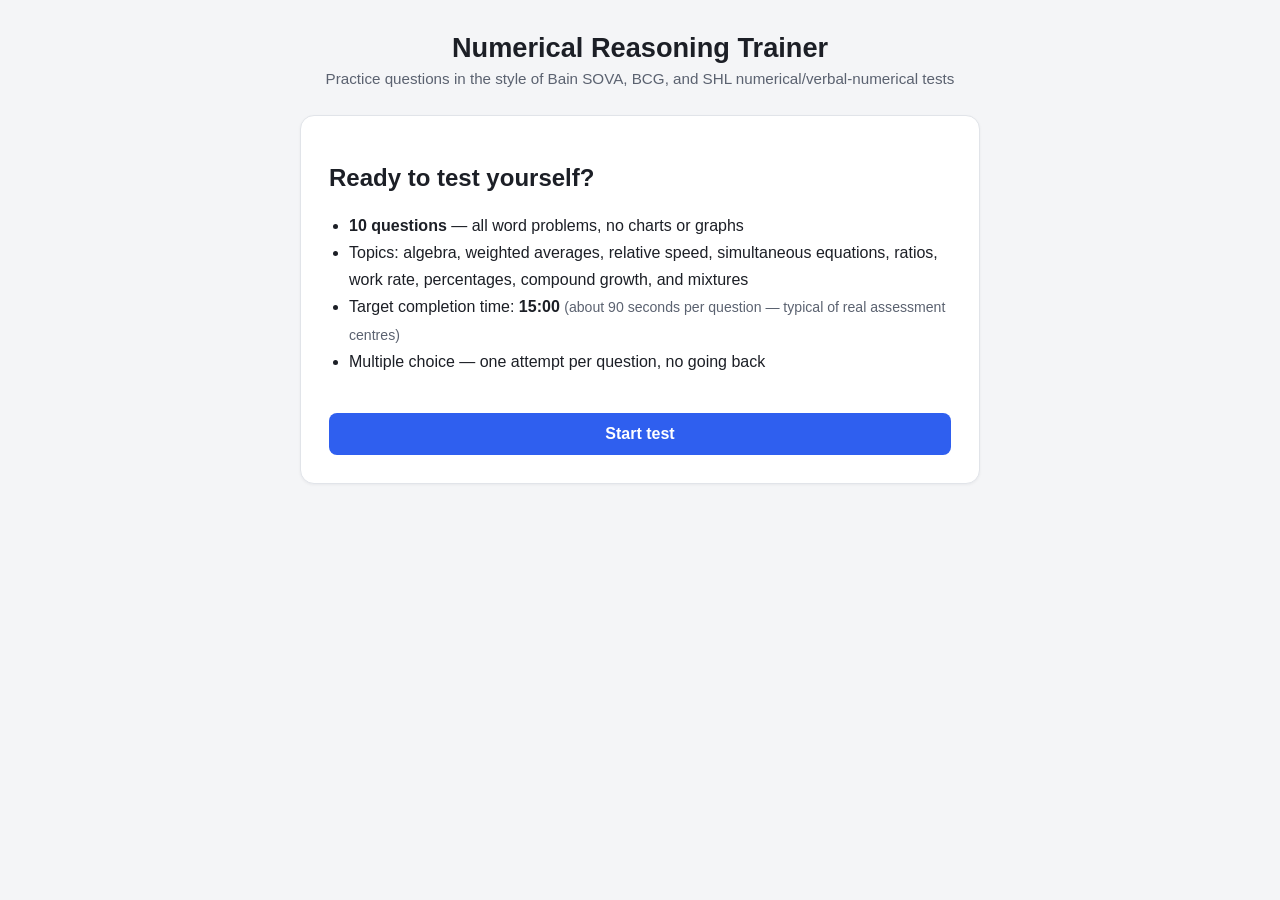
==== index.html @ a76b022c "Add numerical reasoning quiz app for job-application maths practice Builds a 10-question, randomised" ====
<!doctype html>
<html lang="en">
<head>
  <meta charset="UTF-8" />
  <meta name="viewport" content="width=device-width, initial-scale=1.0" />
  <title>Numerical Reasoning Trainer</title>
  <link rel="stylesheet" href="style.css" />
</head>
<body>
  <div class="app">
    <header class="app-header">
      <h1>Numerical Reasoning Trainer</h1>
      <p class="subtitle">Practice questions in the style of Bain SOVA, BCG, and SHL numerical/verbal-numerical tests</p>
    </header>

    <main>
      <!-- START SCREEN -->
      <section id="start-screen" class="screen active">
        <div class="card">
          <h2>Ready to test yourself?</h2>
          <ul class="info-list">
            <li><strong>10 questions</strong> &mdash; all word problems, no charts or graphs</li>
            <li>Topics: algebra, weighted averages, relative speed, simultaneous equations, ratios, work rate, percentages, compound growth, and mixtures</li>
            <li>Target completion time: <strong id="target-time-display">15:00</strong> <span class="hint">(about 90 seconds per question &mdash; typical of real assessment centres)</span></li>
            <li>Multiple choice &mdash; one attempt per question, no going back</li>
          </ul>
          <button id="start-btn" class="btn primary">Start test</button>
        </div>
      </section>

      <!-- QUIZ SCREEN -->
      <section id="quiz-screen" class="screen">
        <div class="quiz-topbar">
          <div class="progress-wrap">
            <span id="question-counter">Question 1 of 10</span>
            <div class="progress-bar"><div id="progress-fill" class="progress-fill"></div></div>
          </div>
          <div id="timer" class="timer">15:00</div>
        </div>

        <div class="card">
          <span id="question-category" class="category-tag"></span>
          <p id="question-prompt" class="prompt"></p>
          <div id="options" class="options"></div>
        </div>

        <div class="quiz-controls">
          <button id="next-btn" class="btn primary" disabled>Next question</button>
        </div>
      </section>

      <!-- RESULTS SCREEN -->
      <section id="results-screen" class="screen">
        <div class="card">
          <h2 id="results-headline">Results</h2>
          <div class="results-summary">
            <div class="stat">
              <span id="score-value" class="stat-value">0/10</span>
              <span class="stat-label">Correct</span>
            </div>
            <div class="stat">
              <span id="time-value" class="stat-value">0:00</span>
              <span class="stat-label">Time taken</span>
            </div>
            <div class="stat">
              <span id="target-value" class="stat-value">15:00</span>
              <span class="stat-label">Target time</span>
            </div>
          </div>
          <p id="pace-message" class="pace-message"></p>

          <h3>Review</h3>
          <div id="review-list" class="review-list"></div>

          <button id="restart-btn" class="btn primary">Try 10 new questions</button>
        </div>
      </section>
    </main>
  </div>

  <script src="script.js"></script>
</body>
</html>
---- style.css ----
:root {
  --bg: #f4f5f7;
  --surface: #ffffff;
  --text: #1c1f26;
  --text-muted: #5b6270;
  --border: #e1e4e9;
  --accent: #2f5fef;
  --accent-hover: #2448c4;
  --correct: #1e8e5a;
  --incorrect: #d1453b;
  --tag-bg: #eaf0ff;
  --tag-text: #2f5fef;
  --timer-warn: #d1453b;
}

* { box-sizing: border-box; }

body {
  margin: 0;
  font-family: -apple-system, BlinkMacSystemFont, "Segoe UI", Roboto, Helvetica, Arial, sans-serif;
  background: var(--bg);
  color: var(--text);
  min-height: 100vh;
}

.app {
  max-width: 720px;
  margin: 0 auto;
  padding: 32px 20px 64px;
}

.app-header {
  text-align: center;
  margin-bottom: 28px;
}

.app-header h1 {
  font-size: 1.7rem;
  margin: 0 0 6px;
}

.subtitle {
  color: var(--text-muted);
  margin: 0;
  font-size: 0.95rem;
}

.screen { display: none; }
.screen.active { display: block; }

.card {
  background: var(--surface);
  border: 1px solid var(--border);
  border-radius: 14px;
  padding: 28px;
  box-shadow: 0 1px 3px rgba(20, 20, 30, 0.05);
}

.info-list {
  padding-left: 20px;
  line-height: 1.7;
  color: var(--text);
}

.info-list .hint {
  color: var(--text-muted);
  font-size: 0.88rem;
}

.btn {
  display: inline-block;
  border: none;
  border-radius: 8px;
  padding: 12px 22px;
  font-size: 1rem;
  font-weight: 600;
  cursor: pointer;
  transition: background 0.15s ease, opacity 0.15s ease;
}

.btn.primary {
  background: var(--accent);
  color: #fff;
}

.btn.primary:hover:not(:disabled) {
  background: var(--accent-hover);
}

.btn:disabled {
  opacity: 0.45;
  cursor: not-allowed;
}

#start-btn, #restart-btn {
  margin-top: 22px;
  width: 100%;
}

.quiz-topbar {
  display: flex;
  align-items: center;
  gap: 16px;
  margin-bottom: 16px;
}

.progress-wrap {
  flex: 1;
}

#question-counter {
  font-size: 0.85rem;
  color: var(--text-muted);
  display: block;
  margin-bottom: 6px;
}

.progress-bar {
  height: 6px;
  background: var(--border);
  border-radius: 999px;
  overflow: hidden;
}

.progress-fill {
  height: 100%;
  width: 10%;
  background: var(--accent);
  transition: width 0.2s ease;
}

.timer {
  font-variant-numeric: tabular-nums;
  font-weight: 700;
  font-size: 1.1rem;
  padding: 8px 14px;
  border-radius: 8px;
  background: var(--tag-bg);
  color: var(--accent);
  min-width: 68px;
  text-align: center;
}

.timer.warn {
  background: #fdeceb;
  color: var(--timer-warn);
}

.category-tag {
  display: inline-block;
  background: var(--tag-bg);
  color: var(--tag-text);
  font-size: 0.75rem;
  font-weight: 700;
  text-transform: uppercase;
  letter-spacing: 0.03em;
  padding: 4px 10px;
  border-radius: 999px;
  margin-bottom: 14px;
}

.prompt {
  font-size: 1.08rem;
  line-height: 1.55;
  margin: 0 0 20px;
  white-space: pre-line;
}

.options {
  display: flex;
  flex-direction: column;
  gap: 10px;
}

.option {
  text-align: left;
  padding: 13px 16px;
  border: 1px solid var(--border);
  border-radius: 10px;
  background: var(--surface);
  cursor: pointer;
  font-size: 0.98rem;
  transition: border-color 0.15s ease, background 0.15s ease;
}

.option:hover:not(:disabled) {
  border-color: var(--accent);
}

.option.selected {
  border-color: var(--accent);
  background: var(--tag-bg);
}

.option.correct {
  border-color: var(--correct);
  background: #eafaf2;
  color: var(--correct);
  font-weight: 600;
}

.option.incorrect {
  border-color: var(--incorrect);
  background: #fdeceb;
  color: var(--incorrect);
  font-weight: 600;
}

.option:disabled {
  cursor: default;
}

.quiz-controls {
  margin-top: 20px;
  display: flex;
  justify-content: flex-end;
}

.results-summary {
  display: flex;
  gap: 16px;
  margin: 20px 0;
}

.stat {
  flex: 1;
  text-align: center;
  background: var(--tag-bg);
  border-radius: 10px;
  padding: 16px 8px;
}

.stat-value {
  display: block;
  font-size: 1.4rem;
  font-weight: 700;
  color: var(--accent);
}

.stat-label {
  font-size: 0.78rem;
  color: var(--text-muted);
  text-transform: uppercase;
  letter-spacing: 0.03em;
}

.pace-message {
  text-align: center;
  color: var(--text-muted);
  margin-bottom: 8px;
}

.review-list {
  display: flex;
  flex-direction: column;
  gap: 12px;
  margin-bottom: 8px;
}

.review-item {
  border: 1px solid var(--border);
  border-radius: 10px;
  padding: 14px 16px;
}

.review-item.correct { border-left: 4px solid var(--correct); }
.review-item.incorrect { border-left: 4px solid var(--incorrect); }
.review-item.unanswered { border-left: 4px solid var(--text-muted); }

.review-q {
  font-weight: 600;
  margin: 0 0 6px;
  white-space: pre-line;
}

.review-answer {
  font-size: 0.92rem;
  margin: 2px 0;
}

.review-explain {
  font-size: 0.88rem;
  color: var(--text-muted);
  margin: 6px 0 0;
}

@media (max-width: 480px) {
  .card { padding: 20px; }
  .results-summary { flex-direction: column; }
}
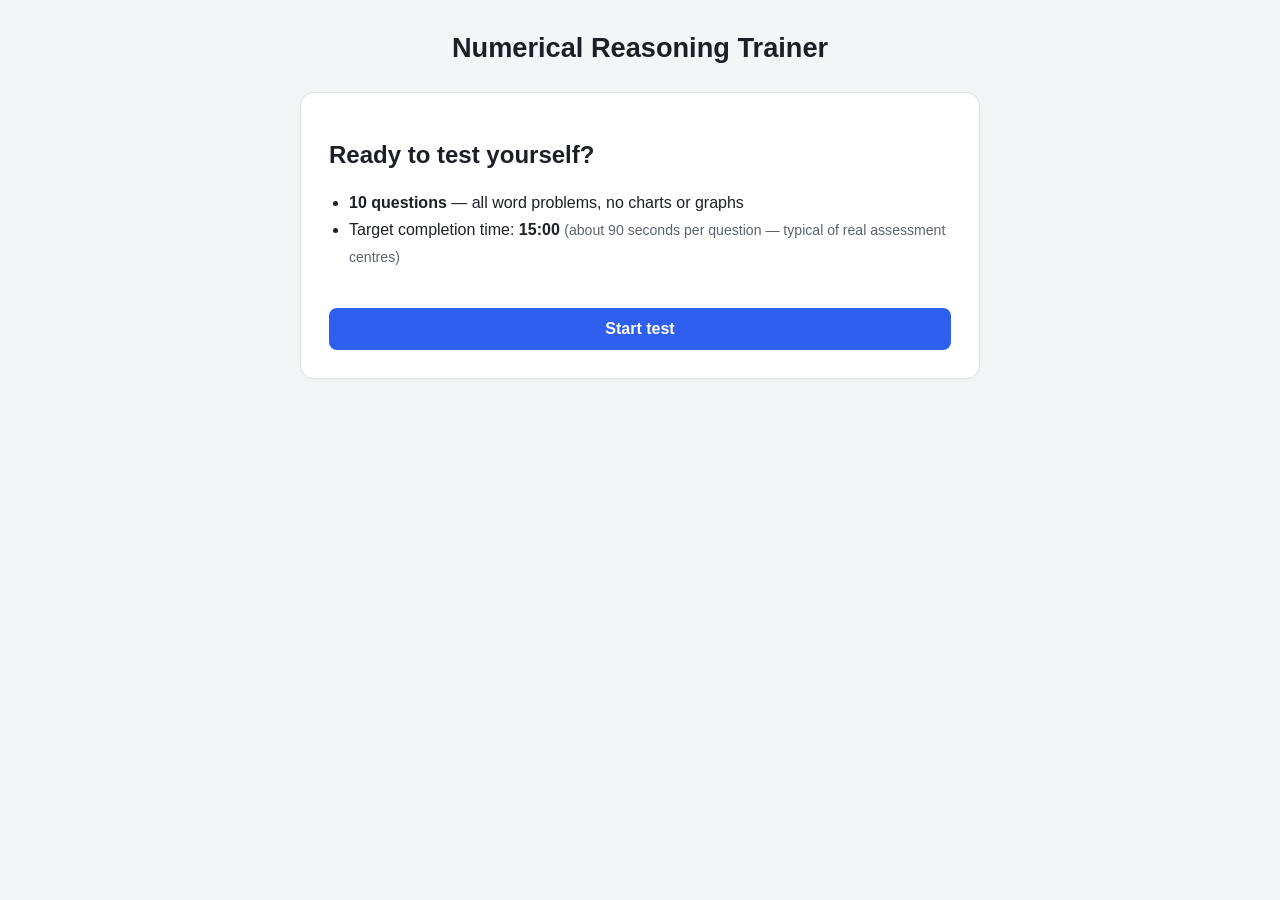
==== commit 513d64aa: "Simplify header and question chrome Drop the subtitle under the page title, remove the per-question " ====
--- a/index.html
+++ b/index.html
@@ -10,7 +10,6 @@
   <div class="app">
     <header class="app-header">
       <h1>Numerical Reasoning Trainer</h1>
-      <p class="subtitle">Practice questions in the style of Bain SOVA, BCG, and SHL numerical/verbal-numerical tests</p>
     </header>
 
     <main>
@@ -20,9 +19,7 @@
           <h2>Ready to test yourself?</h2>
           <ul class="info-list">
             <li><strong>10 questions</strong> &mdash; all word problems, no charts or graphs</li>
-            <li>Topics: algebra, weighted averages, relative speed, simultaneous equations, ratios, work rate, percentages, compound growth, and mixtures</li>
             <li>Target completion time: <strong id="target-time-display">15:00</strong> <span class="hint">(about 90 seconds per question &mdash; typical of real assessment centres)</span></li>
-            <li>Multiple choice &mdash; one attempt per question, no going back</li>
           </ul>
           <button id="start-btn" class="btn primary">Start test</button>
         </div>
@@ -39,7 +36,6 @@
         </div>
 
         <div class="card">
-          <span id="question-category" class="category-tag"></span>
           <p id="question-prompt" class="prompt"></p>
           <div id="options" class="options"></div>
         </div>
@@ -69,6 +65,15 @@
           </div>
           <p id="pace-message" class="pace-message"></p>
 
+          <h3>Your progress</h3>
+          <p class="progress-caption">Score out of 10 across every attempt on this device.</p>
+          <div id="progress-chart" class="progress-chart-wrap"></div>
+          <details class="progress-table-details">
+            <summary>Show as table</summary>
+            <div id="progress-table-wrap"></div>
+          </details>
+          <button id="clear-history-btn" class="link-btn" type="button">Clear saved progress</button>
+
           <h3>Review</h3>
           <div id="review-list" class="review-list"></div>
 
--- a/style.css
+++ b/style.css
@@ -36,13 +36,7 @@
 
 .app-header h1 {
   font-size: 1.7rem;
-  margin: 0 0 6px;
-}
-
-.subtitle {
-  color: var(--text-muted);
   margin: 0;
-  font-size: 0.95rem;
 }
 
 .screen { display: none; }
@@ -146,19 +140,6 @@
   color: var(--timer-warn);
 }
 
-.category-tag {
-  display: inline-block;
-  background: var(--tag-bg);
-  color: var(--tag-text);
-  font-size: 0.75rem;
-  font-weight: 700;
-  text-transform: uppercase;
-  letter-spacing: 0.03em;
-  padding: 4px 10px;
-  border-radius: 999px;
-  margin-bottom: 14px;
-}
-
 .prompt {
   font-size: 1.08rem;
   line-height: 1.55;
@@ -250,6 +231,154 @@
   margin-bottom: 8px;
 }
 
+#results-screen h3 {
+  font-size: 1rem;
+  margin: 22px 0 4px;
+  border-top: 1px solid var(--border);
+  padding-top: 18px;
+}
+
+.progress-caption {
+  color: var(--text-muted);
+  font-size: 0.88rem;
+  margin: 0 0 14px;
+}
+
+.progress-chart-wrap {
+  position: relative;
+  margin-bottom: 10px;
+}
+
+.progress-svg {
+  display: block;
+  width: 100%;
+  height: auto;
+}
+
+.progress-gridline {
+  stroke: var(--border);
+  stroke-width: 1;
+}
+
+.progress-axis-label {
+  fill: var(--text-muted);
+  font-size: 9px;
+}
+
+.progress-line {
+  stroke: var(--accent);
+  stroke-width: 2;
+  stroke-linecap: round;
+  stroke-linejoin: round;
+}
+
+.progress-marker {
+  fill: var(--accent);
+  stroke: var(--surface);
+  stroke-width: 2;
+}
+
+.progress-hit {
+  fill: transparent;
+  cursor: pointer;
+}
+
+.progress-hit:focus-visible {
+  outline: 2px solid var(--accent);
+  outline-offset: 2px;
+}
+
+.progress-crosshair {
+  stroke: var(--border);
+  stroke-width: 1;
+}
+
+.progress-tooltip {
+  position: absolute;
+  pointer-events: none;
+  transform: translate(-50%, -120%);
+  background: var(--surface);
+  border: 1px solid var(--border);
+  border-radius: 6px;
+  padding: 6px 10px;
+  box-shadow: 0 6px 16px rgba(20, 20, 30, 0.12);
+  white-space: nowrap;
+}
+
+@media (prefers-reduced-motion: no-preference) {
+  .progress-tooltip,
+  .progress-crosshair {
+    transition: opacity 0.1s ease;
+  }
+}
+
+.progress-tooltip-value {
+  font-weight: 700;
+  color: var(--accent);
+  font-size: 0.9rem;
+}
+
+.progress-tooltip-sub {
+  color: var(--text-muted);
+  font-size: 0.76rem;
+}
+
+.progress-empty {
+  color: var(--text-muted);
+  font-size: 0.9rem;
+  font-style: italic;
+}
+
+.progress-table-details {
+  margin-bottom: 14px;
+}
+
+.progress-table-details summary {
+  cursor: pointer;
+  color: var(--accent);
+  font-size: 0.88rem;
+  font-weight: 600;
+}
+
+.progress-table {
+  width: 100%;
+  border-collapse: collapse;
+  margin-top: 10px;
+  font-size: 0.85rem;
+}
+
+.progress-table th,
+.progress-table td {
+  text-align: left;
+  padding: 6px 10px;
+  border-bottom: 1px solid var(--border);
+  font-variant-numeric: tabular-nums;
+}
+
+.progress-table th {
+  color: var(--text-muted);
+  font-weight: 600;
+  font-size: 0.75rem;
+  text-transform: uppercase;
+  letter-spacing: 0.03em;
+}
+
+.link-btn {
+  display: inline-block;
+  background: none;
+  border: none;
+  color: var(--text-muted);
+  font-size: 0.82rem;
+  text-decoration: underline;
+  cursor: pointer;
+  padding: 0;
+  margin-bottom: 8px;
+}
+
+.link-btn:hover {
+  color: var(--incorrect);
+}
+
 .review-list {
   display: flex;
   flex-direction: column;
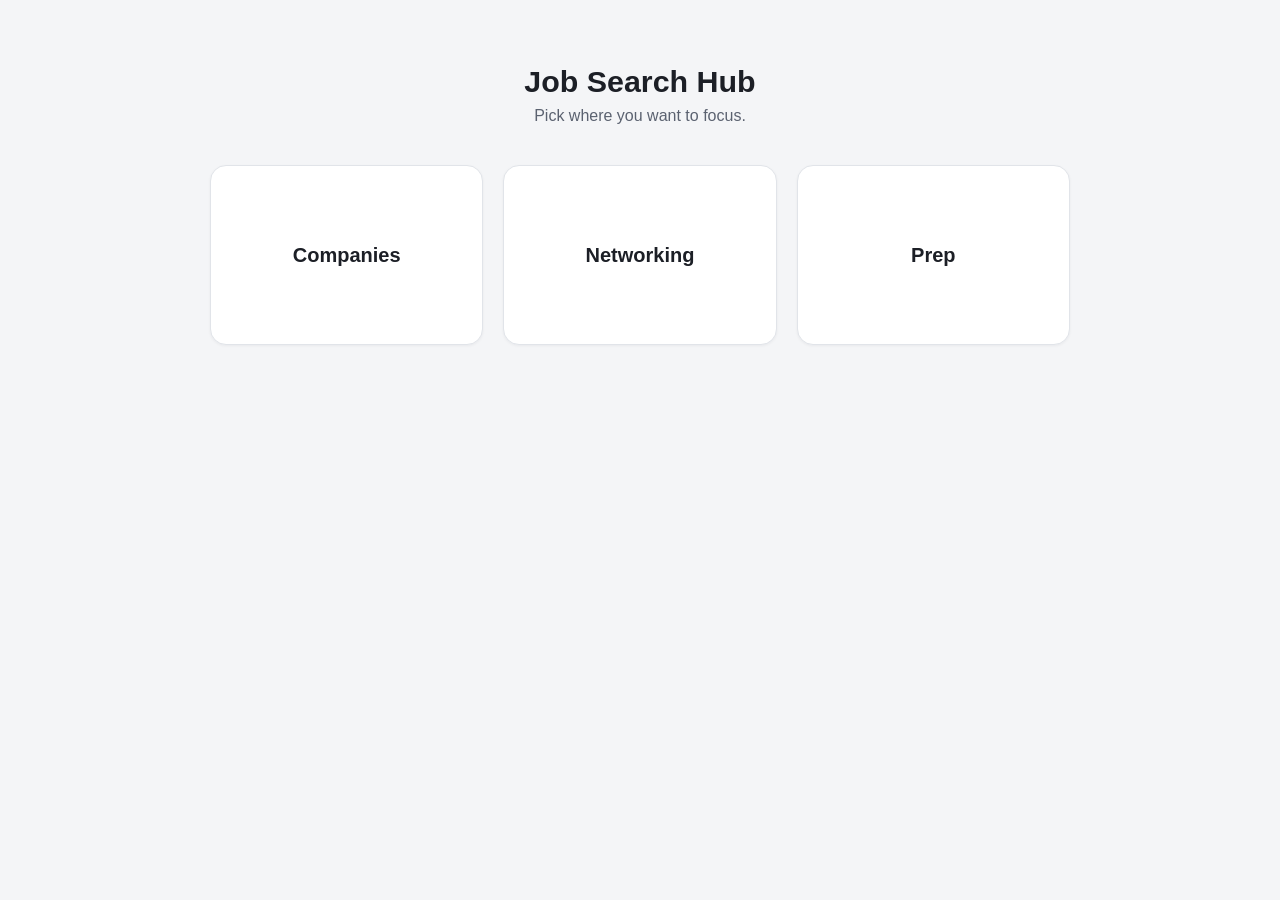
==== commit e61b713f: "Add main menu with Companies, Networking, and Prep boxes Split the app into a landing page (index.ht" ====
--- a/index.html
+++ b/index.html
@@ -3,86 +3,27 @@
 <head>
   <meta charset="UTF-8" />
   <meta name="viewport" content="width=device-width, initial-scale=1.0" />
-  <title>Numerical Reasoning Trainer</title>
-  <link rel="stylesheet" href="style.css" />
+  <title>Job Search Hub</title>
+  <link rel="stylesheet" href="menu.css" />
 </head>
 <body>
-  <div class="app">
-    <header class="app-header">
-      <h1>Numerical Reasoning Trainer</h1>
+  <div class="menu-app">
+    <header class="menu-header">
+      <h1>Job Search Hub</h1>
+      <p class="menu-subtitle">Pick where you want to focus.</p>
     </header>
 
-    <main>
-      <!-- START SCREEN -->
-      <section id="start-screen" class="screen active">
-        <div class="card">
-          <h2>Ready to test yourself?</h2>
-          <ul class="info-list">
-            <li><strong>10 questions</strong> &mdash; all word problems, no charts or graphs</li>
-            <li>Target completion time: <strong id="target-time-display">15:00</strong> <span class="hint">(about 90 seconds per question &mdash; typical of real assessment centres)</span></li>
-          </ul>
-          <button id="start-btn" class="btn primary">Start test</button>
-        </div>
-      </section>
-
-      <!-- QUIZ SCREEN -->
-      <section id="quiz-screen" class="screen">
-        <div class="quiz-topbar">
-          <div class="progress-wrap">
-            <span id="question-counter">Question 1 of 10</span>
-            <div class="progress-bar"><div id="progress-fill" class="progress-fill"></div></div>
-          </div>
-          <div id="timer" class="timer">15:00</div>
-        </div>
-
-        <div class="card">
-          <p id="question-prompt" class="prompt"></p>
-          <div id="options" class="options"></div>
-        </div>
-
-        <div class="quiz-controls">
-          <button id="next-btn" class="btn primary" disabled>Next question</button>
-        </div>
-      </section>
-
-      <!-- RESULTS SCREEN -->
-      <section id="results-screen" class="screen">
-        <div class="card">
-          <h2 id="results-headline">Results</h2>
-          <div class="results-summary">
-            <div class="stat">
-              <span id="score-value" class="stat-value">0/10</span>
-              <span class="stat-label">Correct</span>
-            </div>
-            <div class="stat">
-              <span id="time-value" class="stat-value">0:00</span>
-              <span class="stat-label">Time taken</span>
-            </div>
-            <div class="stat">
-              <span id="target-value" class="stat-value">15:00</span>
-              <span class="stat-label">Target time</span>
-            </div>
-          </div>
-          <p id="pace-message" class="pace-message"></p>
-
-          <h3>Your progress</h3>
-          <p class="progress-caption">Score out of 10 across every attempt on this device.</p>
-          <div id="progress-chart" class="progress-chart-wrap"></div>
-          <details class="progress-table-details">
-            <summary>Show as table</summary>
-            <div id="progress-table-wrap"></div>
-          </details>
-          <button id="clear-history-btn" class="link-btn" type="button">Clear saved progress</button>
-
-          <h3>Review</h3>
-          <div id="review-list" class="review-list"></div>
-
-          <button id="restart-btn" class="btn primary">Try 10 new questions</button>
-        </div>
-      </section>
+    <main class="menu-grid">
+      <a href="companies.html" class="menu-box">
+        <span class="menu-box-title">Companies</span>
+      </a>
+      <a href="networking.html" class="menu-box">
+        <span class="menu-box-title">Networking</span>
+      </a>
+      <a href="prep.html" class="menu-box">
+        <span class="menu-box-title">Prep</span>
+      </a>
     </main>
   </div>
-
-  <script src="script.js"></script>
 </body>
 </html>
--- a/menu.css
+++ b/menu.css
@@ -0,0 +1,84 @@
+:root {
+  --bg: #f4f5f7;
+  --surface: #ffffff;
+  --text: #1c1f26;
+  --text-muted: #5b6270;
+  --border: #e1e4e9;
+  --accent: #2f5fef;
+  --tag-bg: #eaf0ff;
+}
+
+* { box-sizing: border-box; }
+
+body {
+  margin: 0;
+  font-family: -apple-system, BlinkMacSystemFont, "Segoe UI", Roboto, Helvetica, Arial, sans-serif;
+  background: var(--bg);
+  color: var(--text);
+  min-height: 100vh;
+}
+
+.menu-app {
+  max-width: 900px;
+  margin: 0 auto;
+  padding: 64px 20px;
+}
+
+.menu-header {
+  text-align: center;
+  margin-bottom: 40px;
+}
+
+.menu-header h1 {
+  font-size: 1.9rem;
+  margin: 0 0 8px;
+}
+
+.menu-subtitle {
+  color: var(--text-muted);
+  margin: 0;
+}
+
+.menu-grid {
+  display: grid;
+  grid-template-columns: repeat(3, 1fr);
+  gap: 20px;
+}
+
+.menu-box {
+  display: flex;
+  align-items: center;
+  justify-content: center;
+  min-height: 180px;
+  background: var(--surface);
+  border: 1px solid var(--border);
+  border-radius: 16px;
+  box-shadow: 0 1px 3px rgba(20, 20, 30, 0.05);
+  text-decoration: none;
+  color: var(--text);
+  transition: border-color 0.15s ease, background 0.15s ease, transform 0.15s ease, box-shadow 0.15s ease;
+}
+
+.menu-box:hover,
+.menu-box:focus-visible {
+  border-color: var(--accent);
+  background: var(--tag-bg);
+  transform: translateY(-2px);
+  box-shadow: 0 8px 20px rgba(47, 95, 239, 0.15);
+}
+
+.menu-box:focus-visible {
+  outline: 2px solid var(--accent);
+  outline-offset: 3px;
+}
+
+.menu-box-title {
+  font-size: 1.25rem;
+  font-weight: 700;
+}
+
+@media (max-width: 680px) {
+  .menu-grid {
+    grid-template-columns: 1fr;
+  }
+}
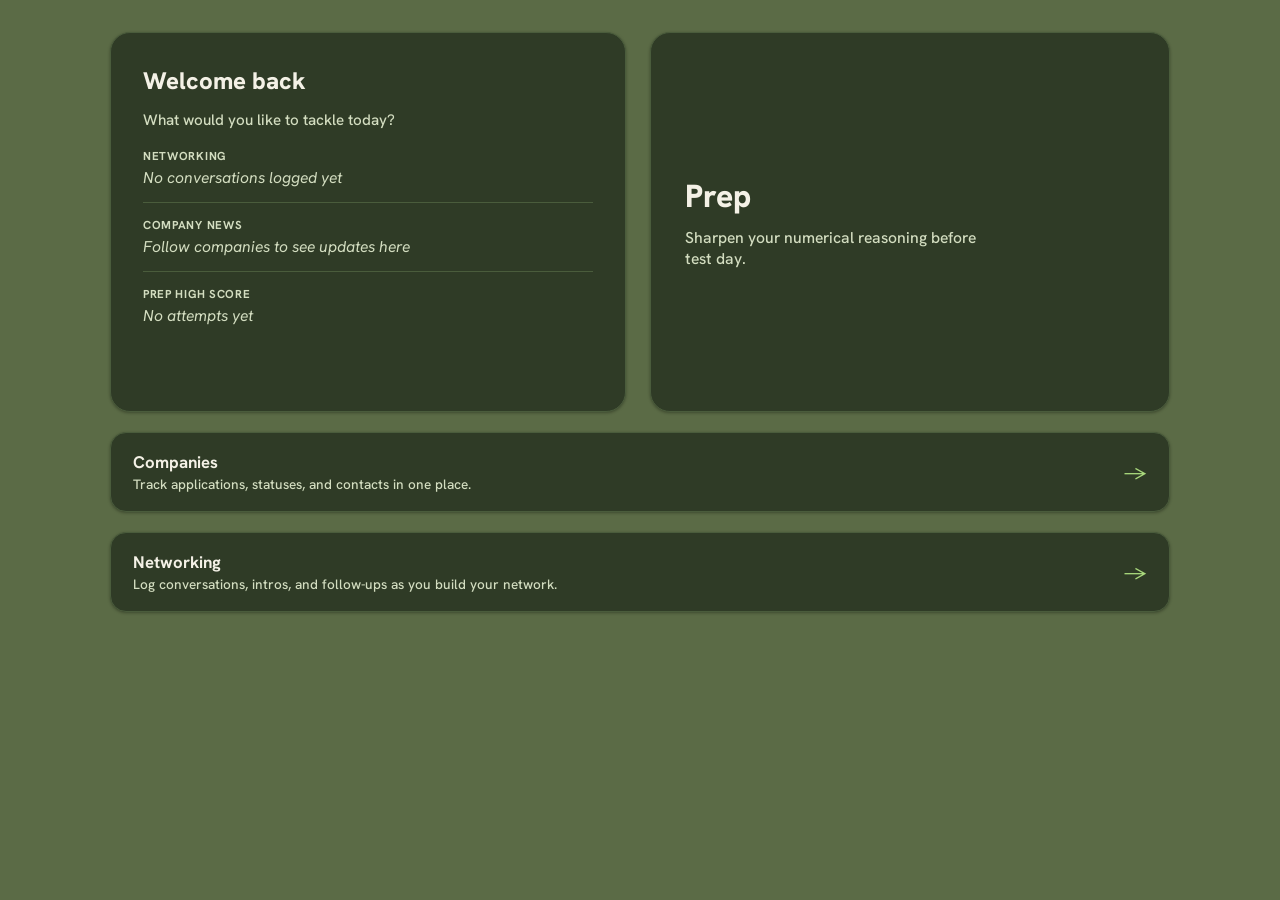
==== commit 541ab3f1: "Restyle the site: moss-green theme, Hanken Grotesk, redesigned home hub The main menu is now a dashb" ====
--- a/index.html
+++ b/index.html
@@ -4,26 +4,114 @@
   <meta charset="UTF-8" />
   <meta name="viewport" content="width=device-width, initial-scale=1.0" />
   <title>Job Search Hub</title>
+  <link rel="preconnect" href="https://fonts.googleapis.com" />
+  <link rel="stylesheet" href="https://fonts.googleapis.com/css2?family=Hanken+Grotesk:wght@400;500;600;700;800&display=swap" />
   <link rel="stylesheet" href="menu.css" />
 </head>
 <body>
   <div class="menu-app">
-    <header class="menu-header">
-      <h1>Job Search Hub</h1>
-      <p class="menu-subtitle">Pick where you want to focus.</p>
-    </header>
+    <div class="hub-wrap" id="hub-wrap">
+      <div class="hub-top">
+        <aside class="recent-data box-recent rise" data-box="recent" style="--rise-x: -32px; --rise-y: 18px; animation-delay: 0.05s;">
+          <h2>Welcome back</h2>
+          <p class="recent-intro">What would you like to tackle today?</p>
+          <div class="recent-rows">
+            <div class="recent-row">
+              <span class="recent-label">Networking</span>
+              <p class="recent-value recent-empty" id="recent-networking">No conversations logged yet</p>
+            </div>
+            <div class="recent-row">
+              <span class="recent-label">Company news</span>
+              <p class="recent-value recent-empty" id="recent-companies">Follow companies to see updates here</p>
+            </div>
+            <div class="recent-row">
+              <span class="recent-label">Prep high score</span>
+              <p class="recent-value recent-empty" id="recent-prep-score">No attempts yet</p>
+            </div>
+          </div>
+        </aside>
 
-    <main class="menu-grid">
-      <a href="companies.html" class="menu-box">
-        <span class="menu-box-title">Companies</span>
+        <a class="prep-hero box-prep rise" data-box="prep" href="prep.html" style="--rise-x: 32px; --rise-y: 18px; animation-delay: 0.12s;">
+          <span class="prep-hero-title">Prep</span>
+          <span class="prep-hero-hint">Sharpen your numerical reasoning before test day.</span>
+        </a>
+      </div>
+
+      <a class="menu-row box-companies rise" data-box="companies" href="companies.html" style="--rise-y: 26px; animation-delay: 0.2s;">
+        <span class="menu-row-text">
+          <span class="menu-row-title">Companies</span>
+          <span class="menu-row-desc">Track applications, statuses, and contacts in one place.</span>
+        </span>
+        <span class="menu-row-arrow" aria-hidden="true">&rarr;</span>
       </a>
-      <a href="networking.html" class="menu-box">
-        <span class="menu-box-title">Networking</span>
+
+      <a class="menu-row box-networking rise" data-box="networking" href="networking.html" style="--rise-y: 26px; animation-delay: 0.26s;">
+        <span class="menu-row-text">
+          <span class="menu-row-title">Networking</span>
+          <span class="menu-row-desc">Log conversations, intros, and follow-ups as you build your network.</span>
+        </span>
+        <span class="menu-row-arrow" aria-hidden="true">&rarr;</span>
       </a>
-      <a href="prep.html" class="menu-box">
-        <span class="menu-box-title">Prep</span>
-      </a>
-    </main>
+    </div>
   </div>
+
+  <script>
+    "use strict";
+
+    // Real "recent data" pulled from what the other pages already save
+    // locally — not placeholder numbers.
+    (function renderRecentData() {
+      try {
+        const raw = localStorage.getItem("numericalReasoningTrainerHistory");
+        const history = raw ? JSON.parse(raw) : [];
+        const scoreEl = document.getElementById("recent-prep-score");
+        if (Array.isArray(history) && history.length > 0) {
+          const best = history.reduce((max, h) => Math.max(max, h.score || 0), 0);
+          scoreEl.textContent = `${best} / 10`;
+          scoreEl.classList.remove("recent-empty");
+          scoreEl.classList.add("mono");
+        }
+      } catch (e) {
+        // localStorage unavailable — leave the empty-state copy in place.
+      }
+
+      try {
+        const raw = localStorage.getItem("jobSearchFollowedCompanies");
+        const companies = raw ? JSON.parse(raw) : [];
+        const companiesEl = document.getElementById("recent-companies");
+        if (Array.isArray(companies) && companies.length > 0) {
+          const noun = companies.length === 1 ? "company" : "companies";
+          companiesEl.textContent = `Following ${companies.length} ${noun}`;
+          companiesEl.classList.remove("recent-empty");
+        }
+      } catch (e) {
+        // localStorage unavailable — leave the empty-state copy in place.
+      }
+    })();
+
+    // Hover accordion — the box under the cursor (or keyboard focus) grows
+    // slightly; the other home-screen boxes shrink to match.
+    (function wireHoverAccordion() {
+      const hubWrap = document.getElementById("hub-wrap");
+      if (!hubWrap) return;
+
+      hubWrap.querySelectorAll("[data-box]").forEach((box) => {
+        const activate = () => { hubWrap.dataset.hover = box.dataset.box; };
+        const deactivate = () => { delete hubWrap.dataset.hover; };
+        box.addEventListener("mouseenter", activate);
+        box.addEventListener("mouseleave", deactivate);
+        box.addEventListener("focus", activate);
+        box.addEventListener("blur", deactivate);
+      });
+    })();
+
+    // A finished "rise" entrance animation keeps its fill-forward transform
+    // in the animation cascade layer, which would otherwise permanently
+    // block the hover-accordion's transform: scale() on the same element.
+    // Drop the class once the one-shot entrance animation ends.
+    document.querySelectorAll(".rise").forEach((el) => {
+      el.addEventListener("animationend", () => el.classList.remove("rise"), { once: true });
+    });
+  </script>
 </body>
 </html>
--- a/menu.css
+++ b/menu.css
@@ -1,61 +1,114 @@
 :root {
-  --bg: #f4f5f7;
-  --surface: #ffffff;
-  --text: #1c1f26;
-  --text-muted: #5b6270;
-  --border: #e1e4e9;
-  --accent: #2f5fef;
-  --tag-bg: #eaf0ff;
+  --bg: #5b6b46;
+  --surface: #2f3b26;
+  --text: #f4f1e6;
+  --text-muted: #d3ddc0;
+  --border: #4a5c3c;
+  --accent: #a9d97c;
+  --accent-fill: #4f7a38;
+  --accent-hover: #3f6329;
+  --tag-bg: #3c4f30;
 }
 
 * { box-sizing: border-box; }
 
 body {
   margin: 0;
-  font-family: -apple-system, BlinkMacSystemFont, "Segoe UI", Roboto, Helvetica, Arial, sans-serif;
+  font-family: "Hanken Grotesk", -apple-system, BlinkMacSystemFont, "Segoe UI", Roboto, Helvetica, Arial, sans-serif;
   background: var(--bg);
   color: var(--text);
   min-height: 100vh;
 }
 
+h1, h2 {
+  font-weight: 800;
+}
+
 .menu-app {
-  max-width: 900px;
+  max-width: 1100px;
   margin: 0 auto;
-  padding: 64px 20px;
+  padding: 32px 20px 72px;
 }
 
 .menu-header {
-  text-align: center;
-  margin-bottom: 40px;
-}
-
-.menu-header h1 {
-  font-size: 1.9rem;
-  margin: 0 0 8px;
-}
-
-.menu-subtitle {
-  color: var(--text-muted);
-  margin: 0;
-}
-
-.menu-grid {
-  display: grid;
-  grid-template-columns: repeat(3, 1fr);
-  gap: 20px;
-}
-
-.menu-box {
+  position: relative;
   display: flex;
   align-items: center;
   justify-content: center;
-  min-height: 180px;
+  margin-bottom: 30px;
+  min-height: 36px;
+}
+
+.menu-header h1 {
+  font-size: 1.75rem;
+  margin: 0;
+}
+
+.back-link {
+  position: absolute;
+  left: 0;
+  top: 50%;
+  transform: translateY(-50%);
+  color: var(--text-muted);
+  font-size: 0.9rem;
+  font-weight: 500;
+  text-decoration: none;
+}
+
+.back-link:hover {
+  color: var(--accent);
+}
+
+.menu-subtitle {
+  text-align: center;
+  color: var(--text-muted);
+  margin: 0 0 28px;
+}
+
+/* ---------- load-in motion: static by default, animated only when motion is allowed ---------- */
+
+.rise { opacity: 1; }
+
+@media (prefers-reduced-motion: no-preference) {
+  .rise {
+    opacity: 0;
+    transform: translate(var(--rise-x, 0), var(--rise-y, 24px));
+    animation: rise-in 0.7s cubic-bezier(0.16, 1, 0.3, 1) both;
+  }
+}
+
+@keyframes rise-in {
+  from { opacity: 0; transform: translate(var(--rise-x, 0), var(--rise-y, 24px)); }
+  to { opacity: 1; transform: translate(0, 0); }
+}
+
+/* ---------- submenu grid / boxes (used by prep.html) ---------- */
+
+.menu-grid {
+  display: flex;
+  flex-wrap: wrap;
+  justify-content: center;
+  gap: 20px;
+}
+
+.menu-box {
+  display: flex;
+  flex-direction: column;
+  align-items: center;
+  justify-content: center;
+  text-align: center;
+  gap: 8px;
+  flex: 1 1 210px;
+  max-width: 260px;
+  min-height: 168px;
+  padding: 22px 18px;
   background: var(--surface);
   border: 1px solid var(--border);
-  border-radius: 16px;
-  box-shadow: 0 1px 3px rgba(20, 20, 30, 0.05);
+  border-radius: 18px;
+  box-shadow: 0 1px 3px rgba(8, 12, 6, 0.35);
+  color: var(--text);
   text-decoration: none;
-  color: var(--text);
+  cursor: pointer;
   transition: border-color 0.15s ease, background 0.15s ease, transform 0.15s ease, box-shadow 0.15s ease;
 }
 
@@ -63,8 +116,11 @@
 .menu-box:focus-visible {
   border-color: var(--accent);
   background: var(--tag-bg);
-  transform: translateY(-2px);
-  box-shadow: 0 8px 20px rgba(47, 95, 239, 0.15);
+  box-shadow: 0 16px 32px rgba(5, 8, 4, 0.4);
+}
+
+@media (prefers-reduced-motion: no-preference) {
+  .menu-box:hover, .menu-box:focus-visible { transform: translateY(-3px); }
 }
 
 .menu-box:focus-visible {
@@ -73,12 +129,222 @@
 }
 
 .menu-box-title {
-  font-size: 1.25rem;
+  font-size: 1.3rem;
   font-weight: 700;
 }
 
-@media (max-width: 680px) {
-  .menu-grid {
-    grid-template-columns: 1fr;
+.menu-box-hint {
+  font-size: 0.85rem;
+  color: var(--text-muted);
+}
+
+.menu-grid-single .menu-box { flex-basis: 260px; }
+
+@media (max-width: 480px) {
+  .menu-box { flex-basis: 100%; max-width: 100%; }
+}
+
+/* ---------- home hub: recent data + prep hero + companies/networking rows ---------- */
+
+.hub-wrap {
+  display: flex;
+  flex-direction: column;
+  gap: 20px;
+}
+
+.hub-top {
+  display: flex;
+  align-items: flex-start;
+  gap: 24px;
+}
+
+@media (max-width: 760px) {
+  .hub-top { flex-direction: column; }
+  .recent-data, .prep-hero { width: 100%; min-height: 220px; }
+}
+
+.recent-data {
+  flex: 1 1 0;
+  min-width: 0;
+  min-height: 380px;
+  display: flex;
+  flex-direction: column;
+  gap: 14px;
+  background: var(--surface);
+  border: 1px solid var(--border);
+  border-radius: 20px;
+  padding: 32px;
+  box-shadow: 0 1px 3px rgba(8, 12, 6, 0.35);
+  transition: border-color 0.15s ease, background 0.15s ease;
+}
+
+.recent-data:hover { border-color: var(--accent); }
+
+.recent-data h2 { font-size: 1.5rem; margin: 0; }
+
+.recent-intro {
+  margin: 0;
+  color: var(--text-muted);
+  font-size: 0.95rem;
+  font-weight: 500;
+}
+
+.recent-rows {
+  display: flex;
+  flex-direction: column;
+  gap: 14px;
+  margin-top: 4px;
+}
+
+.recent-row {
+  display: flex;
+  flex-direction: column;
+  gap: 4px;
+  padding-top: 14px;
+  border-top: 1px solid var(--border);
+}
+
+.recent-row:first-of-type { padding-top: 0; border-top: none; }
+
+.recent-label {
+  font-size: 0.72rem;
+  text-transform: uppercase;
+  letter-spacing: 0.06em;
+  color: var(--text-muted);
+  font-weight: 700;
+}
+
+.recent-value {
+  margin: 0;
+  font-size: 0.98rem;
+  color: var(--text);
+  font-weight: 500;
+}
+
+.recent-value.mono {
+  font-variant-numeric: tabular-nums;
+  font-weight: 700;
+  color: var(--accent);
+  font-size: 1.15rem;
+}
+
+.recent-value.recent-empty {
+  color: var(--text-muted);
+  font-style: italic;
+  font-weight: 400;
+}
+
+.prep-hero {
+  flex: 1 1 0;
+  min-width: 0;
+  min-height: 380px;
+  display: flex;
+  flex-direction: column;
+  align-items: flex-start;
+  justify-content: center;
+  gap: 10px;
+  text-align: left;
+  padding: 34px;
+  background: var(--surface);
+  border: 1px solid var(--border);
+  border-radius: 20px;
+  box-shadow: 0 1px 3px rgba(8, 12, 6, 0.35);
+  color: var(--text);
+  text-decoration: none;
+  font: inherit;
+  cursor: pointer;
+  transition: border-color 0.15s ease, background 0.15s ease, transform 0.15s ease, box-shadow 0.15s ease;
+}
+
+.prep-hero:hover, .prep-hero:focus-visible {
+  border-color: var(--accent);
+  background: var(--tag-bg);
+  box-shadow: 0 16px 32px rgba(5, 8, 4, 0.4);
+}
+
+.prep-hero:focus-visible { outline: 2px solid var(--accent); outline-offset: 3px; }
+
+.prep-hero-title {
+  font-weight: 800;
+  font-size: 2rem;
+}
+
+.prep-hero-hint {
+  color: var(--text-muted);
+  font-size: 0.98rem;
+  max-width: 34ch;
+  font-weight: 500;
+}
+
+.menu-row {
+  display: flex;
+  align-items: center;
+  justify-content: space-between;
+  gap: 16px;
+  padding: 18px 22px;
+  background: var(--surface);
+  border: 1px solid var(--border);
+  border-radius: 16px;
+  box-shadow: 0 1px 3px rgba(8, 12, 6, 0.35);
+  color: var(--text);
+  text-decoration: none;
+  font: inherit;
+  text-align: left;
+  width: 100%;
+  cursor: pointer;
+  transition: border-color 0.15s ease, background 0.15s ease, transform 0.15s ease, box-shadow 0.15s ease;
+}
+
+.menu-row:hover, .menu-row:focus-visible {
+  border-color: var(--accent);
+  background: var(--tag-bg);
+  box-shadow: 0 16px 32px rgba(5, 8, 4, 0.4);
+}
+
+.menu-row:focus-visible { outline: 2px solid var(--accent); outline-offset: 3px; }
+
+.menu-row-text { display: flex; flex-direction: column; gap: 2px; }
+.menu-row-title { font-weight: 700; font-size: 1.05rem; }
+.menu-row-desc { color: var(--text-muted); font-size: 0.85rem; font-weight: 500; }
+
+.menu-row-arrow {
+  color: var(--accent);
+  font-size: 1.3rem;
+  flex-shrink: 0;
+  transition: transform 0.15s ease;
+}
+
+@media (prefers-reduced-motion: no-preference) {
+  .menu-row:hover .menu-row-arrow, .menu-row:focus-visible .menu-row-arrow { transform: translateX(4px); }
+}
+
+/* ---------- hover accordion: the box under the cursor grows, the rest shrink ---------- */
+
+.hub-wrap [data-box] { position: relative; z-index: 1; }
+
+@media (prefers-reduced-motion: no-preference) {
+  .hub-wrap [data-box] { transition: transform 0.25s cubic-bezier(0.16, 1, 0.3, 1), border-color 0.15s ease, background 0.15s ease, box-shadow 0.15s ease; }
+
+  .hub-wrap[data-hover="recent"] .box-recent,
+  .hub-wrap[data-hover="prep"] .box-prep,
+  .hub-wrap[data-hover="companies"] .box-companies,
+  .hub-wrap[data-hover="networking"] .box-networking {
+    transform: scale(1.045);
+    z-index: 3;
   }
-}
+
+  .hub-wrap[data-hover="recent"] .box-prep,
+  .hub-wrap[data-hover="recent"] .box-companies,
+  .hub-wrap[data-hover="recent"] .box-networking,
+  .hub-wrap[data-hover="prep"] .box-recent,
+  .hub-wrap[data-hover="prep"] .box-companies,
+  .hub-wrap[data-hover="prep"] .box-networking,
+  .hub-wrap[data-hover="companies"] .box-recent,
+  .hub-wrap[data-hover="companies"] .box-prep,
+  .hub-wrap[data-hover="companies"] .box-networking,
+  .hub-wrap[data-hover="networking"] .box-recent,
+  .hub-wrap[data-hover="networking"] .box-prep,
+  .hub-wrap[data-hover="networking"] .box-companies {
+    transform: scale(0.965);
+  }
+}
